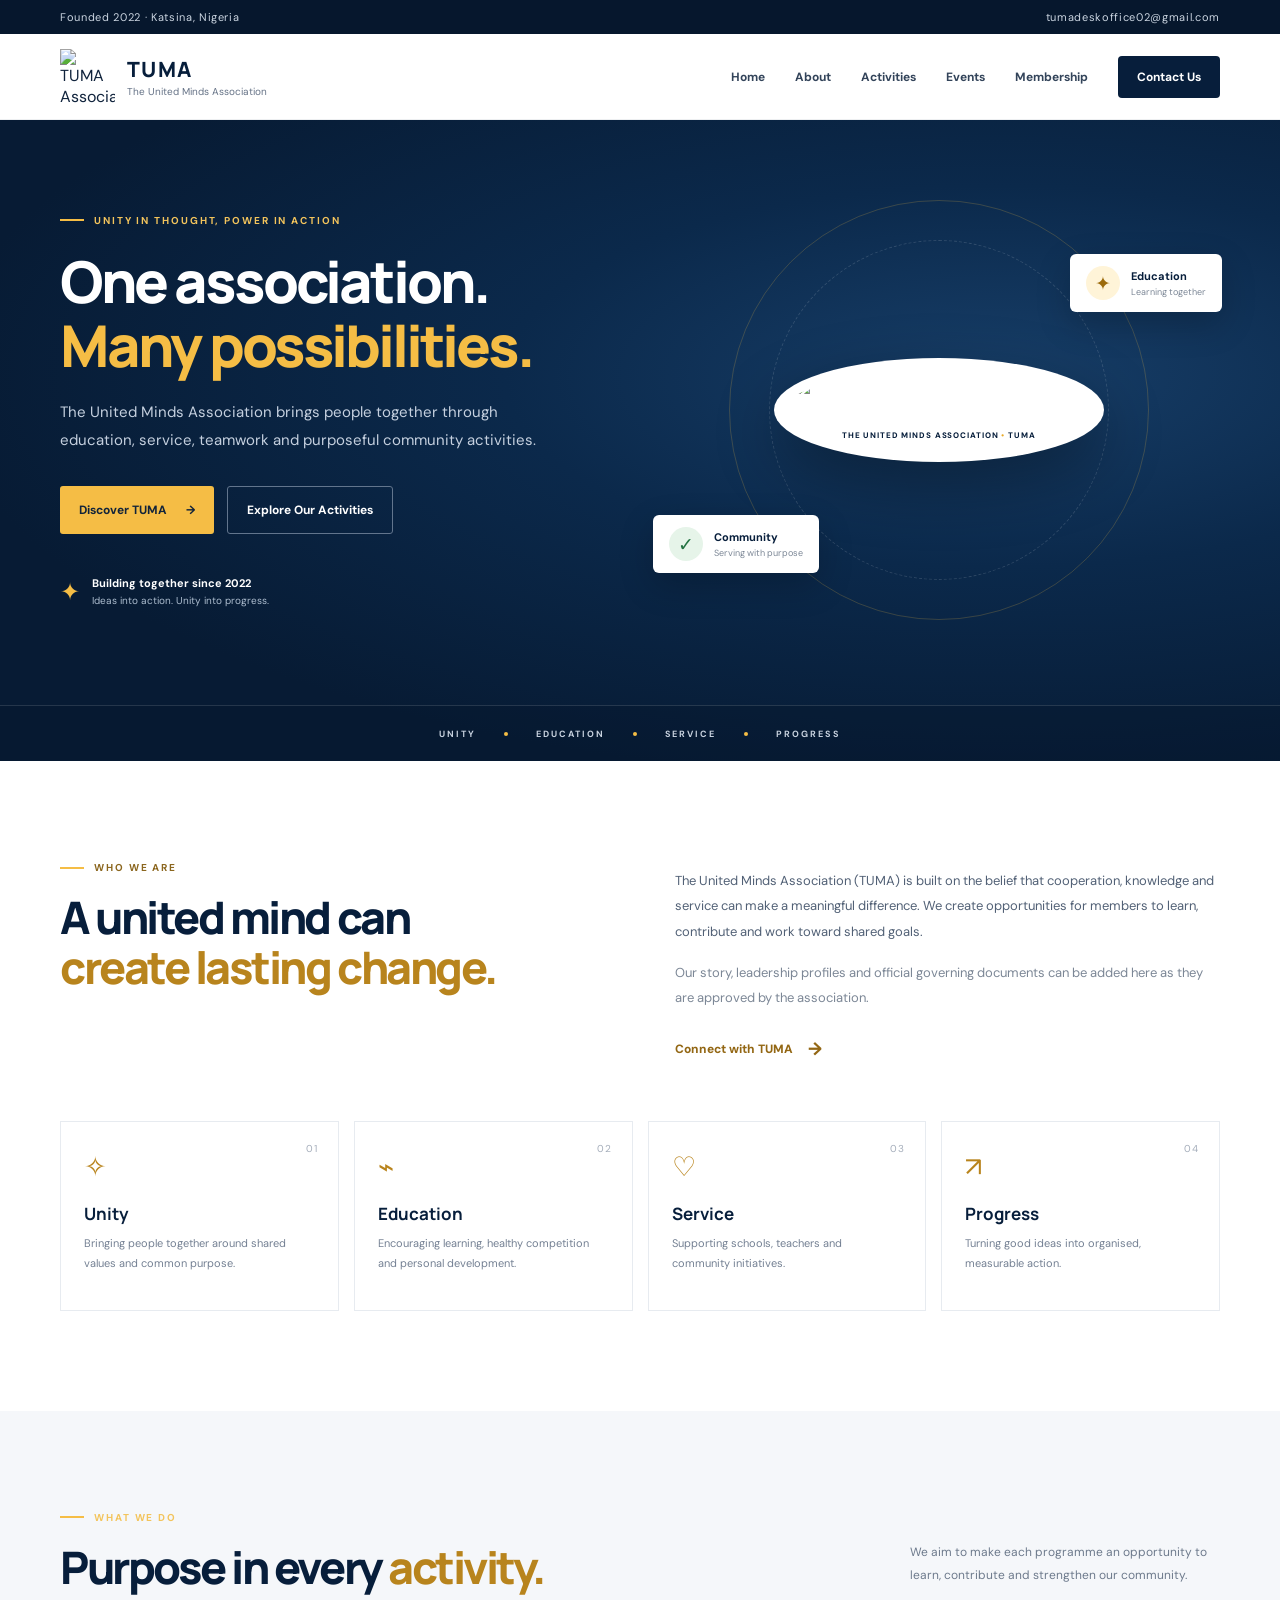
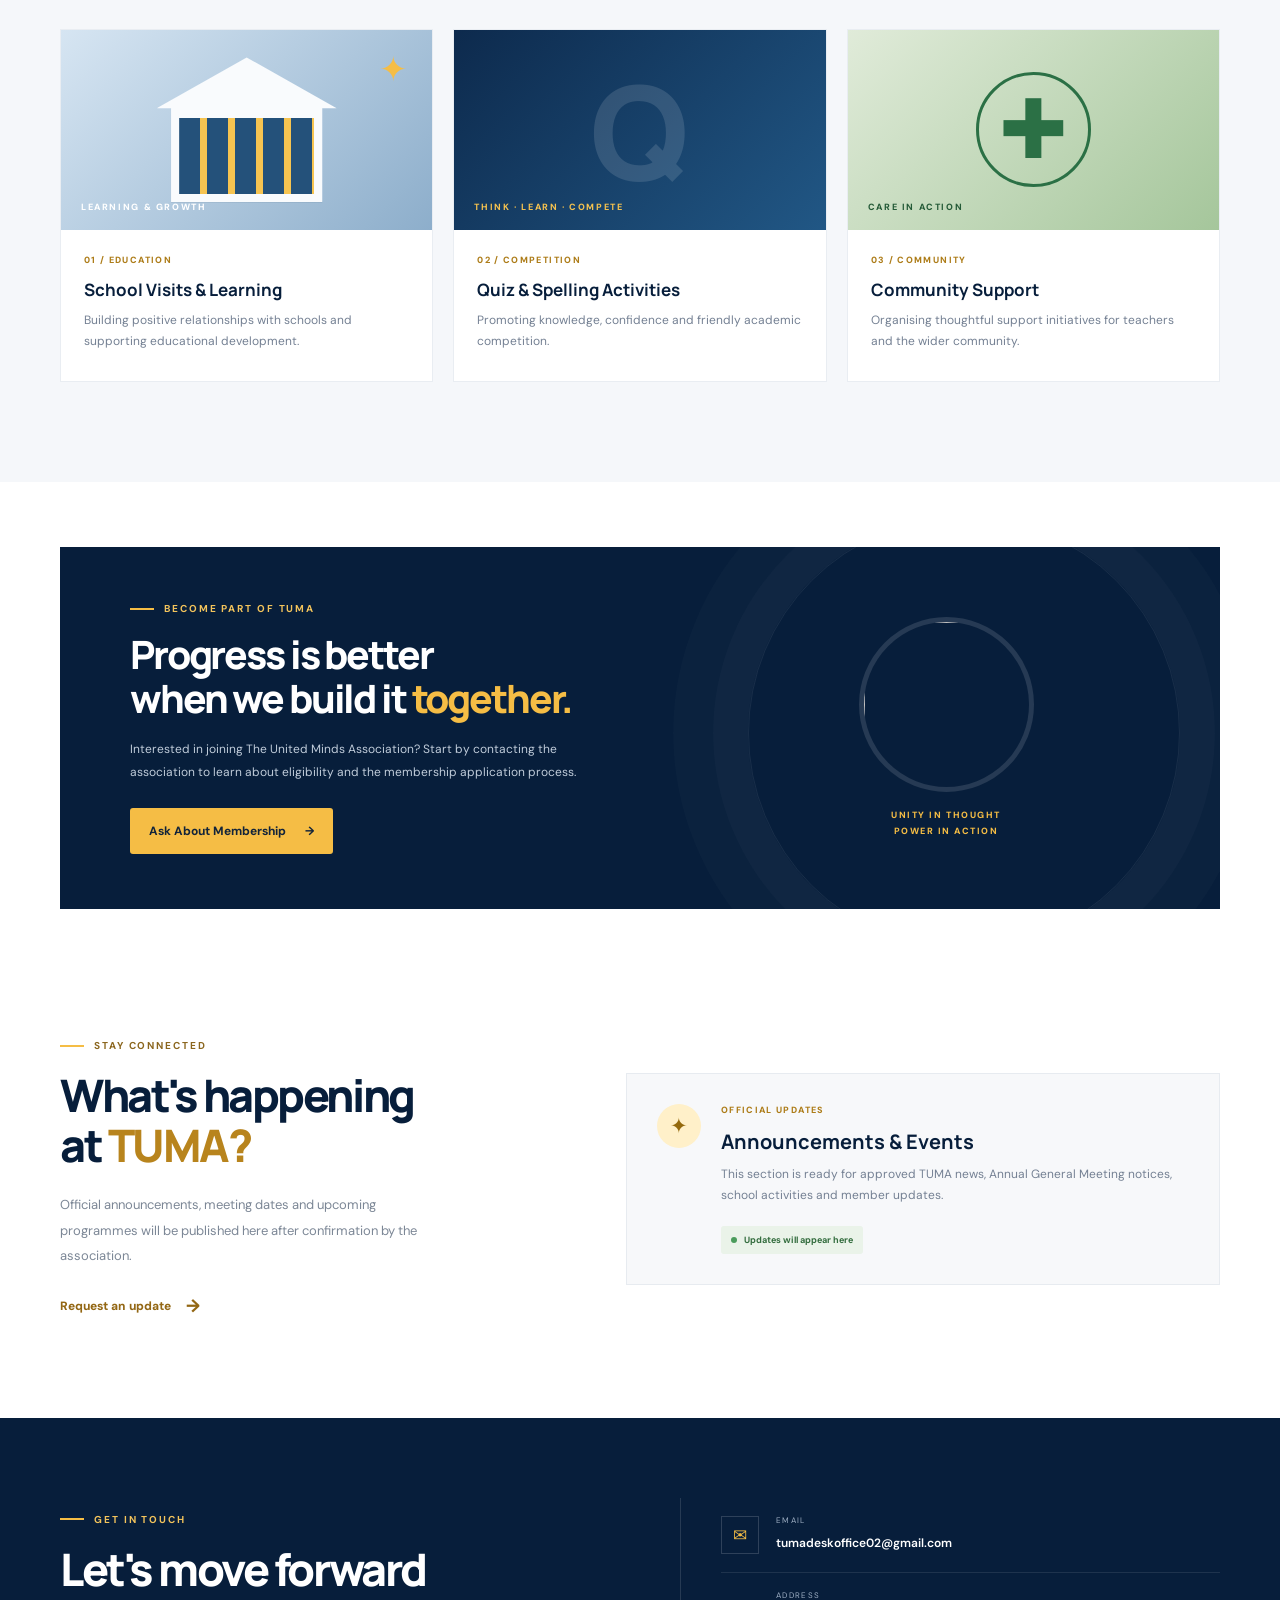
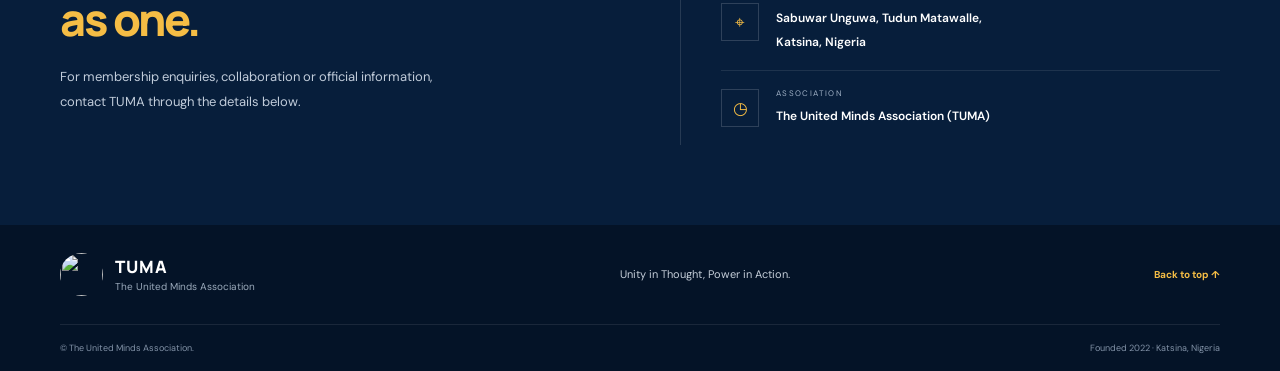
==== index.html @ f3833a15 "Add files via upload Upload TUMA Association website" ====
<!DOCTYPE html>
<html lang="en">
<head>
  <meta charset="UTF-8">
  <meta name="viewport" content="width=device-width, initial-scale=1.0">
  <meta name="description" content="The United Minds Association (TUMA) — Unity in Thought, Power in Action. Founded 2022.">
  <title>TUMA Association | Unity in Thought, Power in Action</title>
  <link rel="stylesheet" href="styles.css">
</head>
<body>
  <div class="topbar"><div class="container topbar-inner"><span>Founded 2022 · Katsina, Nigeria</span><span>tumadeskoffice02@gmail.com</span></div></div>
  <header class="site-header">
    <div class="container nav-wrap">
      <a class="brand" href="#home" aria-label="TUMA home"><img src="assets/tuma-logo.webp" alt="TUMA Association logo"><span><strong>TUMA</strong><small>The United Minds Association</small></span></a>
      <button class="menu-toggle" aria-label="Open navigation" aria-expanded="false">☰</button>
      <nav class="nav-links" aria-label="Main navigation">
        <a href="#home">Home</a><a href="#about">About</a><a href="#activities">Activities</a><a href="#events">Events</a><a href="#membership">Membership</a><a href="#contact" class="nav-cta">Contact Us</a>
      </nav>
    </div>
  </header>
  <main>
    <section class="hero" id="home">
      <div class="hero-glow"></div>
      <div class="container hero-grid">
        <div class="hero-copy">
          <div class="eyebrow"><span></span> Unity in Thought, Power in Action</div>
          <h1>One association.<br><em>Many possibilities.</em></h1>
          <p class="hero-text">The United Minds Association brings people together through education, service, teamwork and purposeful community activities.</p>
          <div class="hero-actions"><a class="button button-gold" href="#about">Discover TUMA <span>→</span></a><a class="button button-outline" href="#activities">Explore Our Activities</a></div>
          <div class="hero-note"><span class="note-mark">✦</span><span><strong>Building together since 2022</strong><small>Ideas into action. Unity into progress.</small></span></div>
        </div>
        <div class="hero-art">
          <div class="orbit orbit-one"></div><div class="orbit orbit-two"></div>
          <div class="logo-card"><img src="assets/tuma-logo.webp" alt="The United Minds Association official emblem"><div class="logo-caption">THE UNITED MINDS ASSOCIATION <span>•</span> TUMA</div></div>
          <div class="floating-tag tag-top"><span class="tag-icon">✦</span><span><b>Education</b><small>Learning together</small></span></div>
          <div class="floating-tag tag-bottom"><span class="tag-icon green">✓</span><span><b>Community</b><small>Serving with purpose</small></span></div>
        </div>
      </div>
      <div class="hero-bottom"><div class="container hero-bottom-inner"><span>UNITY</span><i></i><span>EDUCATION</span><i></i><span>SERVICE</span><i></i><span>PROGRESS</span></div></div>
    </section>

    <section class="intro section" id="about">
      <div class="container intro-grid">
        <div><div class="eyebrow dark"><span></span> Who We Are</div><h2>A united mind can<br><em>create lasting change.</em></h2></div>
        <div class="intro-copy"><p>The United Minds Association (TUMA) is built on the belief that cooperation, knowledge and service can make a meaningful difference. We create opportunities for members to learn, contribute and work toward shared goals.</p><p class="muted">Our story, leadership profiles and official governing documents can be added here as they are approved by the association.</p><a class="text-link" href="#contact">Connect with TUMA <span>→</span></a></div>
      </div>
      <div class="container values-grid">
        <article class="value-card"><span class="value-number">01</span><div class="value-icon">✧</div><h3>Unity</h3><p>Bringing people together around shared values and common purpose.</p></article>
        <article class="value-card"><span class="value-number">02</span><div class="value-icon">⌁</div><h3>Education</h3><p>Encouraging learning, healthy competition and personal development.</p></article>
        <article class="value-card"><span class="value-number">03</span><div class="value-icon">♡</div><h3>Service</h3><p>Supporting schools, teachers and community initiatives.</p></article>
        <article class="value-card"><span class="value-number">04</span><div class="value-icon">↗</div><h3>Progress</h3><p>Turning good ideas into organised, measurable action.</p></article>
      </div>
    </section>

    <section class="activities section" id="activities">
      <div class="container">
        <div class="section-heading"><div><div class="eyebrow"><span></span> What We Do</div><h2>Purpose in every <em>activity.</em></h2></div><p>We aim to make each programme an opportunity to learn, contribute and strengthen our community.</p></div>
        <div class="activity-grid">
          <article class="activity-card activity-feature"><div class="activity-art art-school"><span class="art-symbol">✦</span><span class="art-label">LEARNING & GROWTH</span></div><div class="activity-body"><span class="card-kicker">01 / EDUCATION</span><h3>School Visits & Learning</h3><p>Building positive relationships with schools and supporting educational development.</p></div></article>
          <article class="activity-card"><div class="activity-art art-quiz"><span class="big-letter">Q</span><span class="art-label">THINK · LEARN · COMPETE</span></div><div class="activity-body"><span class="card-kicker">02 / COMPETITION</span><h3>Quiz & Spelling Activities</h3><p>Promoting knowledge, confidence and friendly academic competition.</p></div></article>
          <article class="activity-card"><div class="activity-art art-service"><span class="service-icon">✚</span><span class="art-label">CARE IN ACTION</span></div><div class="activity-body"><span class="card-kicker">03 / COMMUNITY</span><h3>Community Support</h3><p>Organising thoughtful support initiatives for teachers and the wider community.</p></div></article>
        </div>
      </div>
    </section>

    <section class="membership section" id="membership">
      <div class="container membership-panel"><div class="membership-copy"><div class="eyebrow"><span></span> Become Part of TUMA</div><h2>Progress is better<br>when we build it <em>together.</em></h2><p>Interested in joining The United Minds Association? Start by contacting the association to learn about eligibility and the membership application process.</p><a class="button button-gold" href="#contact">Ask About Membership <span>→</span></a></div><div class="membership-emblem"><img src="assets/tuma-logo.webp" alt=""><span>UNITY IN THOUGHT<br>POWER IN ACTION</span></div></div>
    </section>

    <section class="events section" id="events">
      <div class="container events-grid"><div><div class="eyebrow dark"><span></span> Stay Connected</div><h2>What's happening<br>at <em>TUMA?</em></h2><p class="muted">Official announcements, meeting dates and upcoming programmes will be published here after confirmation by the association.</p><a class="text-link" href="#contact">Request an update <span>→</span></a></div>
      <div class="notice-card"><div class="notice-icon">✦</div><div><span class="card-kicker">OFFICIAL UPDATES</span><h3>Announcements & Events</h3><p>This section is ready for approved TUMA news, Annual General Meeting notices, school activities and member updates.</p><span class="status-pill"><i></i> Updates will appear here</span></div></div></div>
    </section>

    <section class="contact section" id="contact"><div class="container contact-grid"><div><div class="eyebrow"><span></span> Get in Touch</div><h2>Let's move forward<br><em>as one.</em></h2><p>For membership enquiries, collaboration or official information, contact TUMA through the details below.</p></div><div class="contact-details"><div class="contact-row"><span class="contact-icon">✉</span><div><small>EMAIL</small><a href="mailto:tumadeskoffice02@gmail.com">tumadeskoffice02@gmail.com</a></div></div><div class="contact-row"><span class="contact-icon">⌖</span><div><small>ADDRESS</small><strong>Sabuwar Unguwa, Tudun Matawalle,<br>Katsina, Nigeria</strong></div></div><div class="contact-row"><span class="contact-icon">◷</span><div><small>ASSOCIATION</small><strong>The United Minds Association (TUMA)</strong></div></div></div></div></section>
  </main>
  <footer class="footer"><div class="container footer-main"><a class="footer-brand" href="#home"><img src="assets/tuma-logo.webp" alt=""><span><b>TUMA</b><small>The United Minds Association</small></span></a><p>Unity in Thought, Power in Action.</p><a href="#home" class="back-top">Back to top ↑</a></div><div class="container footer-bottom"><span>© <span id="year"></span> The United Minds Association.</span><span>Founded 2022 · Katsina, Nigeria</span></div></footer>
  <script src="script.js"></script>
</body>
</html>
---- styles.css ----
@import url('https://fonts.googleapis.com/css2?family=DM+Sans:wght@400;500;600;700&family=Manrope:wght@400;500;600;700;800&display=swap');
:root{--navy:#071e3b;--navy2:#0c2c50;--gold:#f5bd45;--gold2:#e9a925;--green:#247342;--ink:#10233c;--muted:#66758a;--paper:#f7f8fa;--line:#e7ebf0}
*{box-sizing:border-box}html{scroll-behavior:smooth;scroll-padding-top:90px}body{margin:0;font-family:'DM Sans',sans-serif;color:var(--ink);background:#fff}a{color:inherit;text-decoration:none}.container{width:min(1160px,calc(100% - 48px));margin:0 auto}.topbar{background:#06172d;color:#cbd5e1;font-size:11px;letter-spacing:.06em}.topbar-inner{height:34px;display:flex;justify-content:space-between;align-items:center}.site-header{height:86px;background:#fff;position:sticky;top:0;z-index:10;border-bottom:1px solid rgba(10,31,59,.07)}.nav-wrap{height:100%;display:flex;align-items:center;justify-content:space-between}.brand,.footer-brand{display:flex;align-items:center;gap:12px}.brand img{width:55px;height:55px;object-fit:contain}.brand strong,.footer-brand b{font:800 21px Manrope,sans-serif;color:var(--navy);letter-spacing:.06em;display:block}.brand small,.footer-brand small{font-size:10px;color:#657286;display:block;margin-top:2px}.nav-links{display:flex;align-items:center;gap:30px;font-size:12px;font-weight:700;color:#33445a}.nav-links>a:not(.nav-cta):hover{color:#b47a08}.nav-cta{background:var(--navy);color:white;padding:13px 19px;border-radius:4px}.menu-toggle{display:none;border:0;background:none;font-size:26px;color:var(--navy)}
.hero{background:radial-gradient(ellipse at 78% 40%,#173e68 0%,#0b294b 35%,#071b34 75%);color:white;position:relative;overflow:hidden}.hero-grid{display:grid;grid-template-columns:1.03fr .97fr;align-items:center;min-height:585px;padding-top:45px;padding-bottom:50px;position:relative;z-index:1}.eyebrow{display:flex;align-items:center;gap:10px;text-transform:uppercase;font-size:10px;font-weight:700;letter-spacing:.19em;color:#f3c45c}.eyebrow>span{height:2px;width:24px;background:var(--gold);display:inline-block}.eyebrow.dark{color:#8b661e}.hero h1,.section h2{font-family:Manrope,sans-serif;font-size:clamp(38px,4.5vw,61px);line-height:1.12;letter-spacing:-.055em;margin:22px 0 20px;font-weight:800}.hero h1 em,.section h2 em{font-style:normal;color:var(--gold)}.hero-text{font-size:15px;line-height:1.9;color:#c5d0df;max-width:480px}.hero-actions{display:flex;gap:13px;flex-wrap:wrap;margin-top:31px}.button{display:inline-flex;align-items:center;justify-content:center;gap:19px;padding:15px 19px;font-size:12px;font-weight:700;border-radius:3px;transition:.2s}.button-gold{background:var(--gold);color:#12243a}.button-gold:hover{background:#ffd16a;transform:translateY(-2px)}.button-outline{border:1px solid #62758d;color:#fff}.button-outline:hover{border-color:var(--gold)}.hero-note{display:flex;align-items:center;gap:12px;margin-top:42px}.note-mark{color:var(--gold);font-size:24px}.hero-note strong,.hero-note small{display:block}.hero-note strong{font-size:11px}.hero-note small{font-size:10px;color:#aebed0;margin-top:4px}.hero-art{min-height:440px;position:relative;display:flex;align-items:center;justify-content:center}.orbit{position:absolute;border:1px solid rgba(246,190,68,.2);border-radius:50%;aspect-ratio:1}.orbit-one{width:420px}.orbit-two{width:340px;border-style:dashed;border-color:rgba(255,255,255,.14)}.logo-card{position:relative;width:min(330px,75%);background:#fff;border:7px solid rgba(255,255,255,.13);border-radius:50%;padding:13px;box-shadow:0 22px 65px #0005;z-index:1}.logo-card img{display:block;width:100%;border-radius:50%}.logo-caption{text-align:center;font-size:8px;letter-spacing:.11em;font-weight:800;color:var(--navy);padding:10px 0 2px}.logo-caption span{color:var(--gold2)}.floating-tag{position:absolute;display:flex;align-items:center;gap:11px;background:white;color:var(--navy);padding:12px 16px;border-radius:6px;box-shadow:0 12px 35px #0003;z-index:2}.tag-top{right:-2px;top:64px}.tag-bottom{left:-4px;bottom:57px}.tag-icon{display:grid;place-items:center;width:34px;height:34px;background:#fff4d8;color:#9c6b0c;border-radius:50%;font-size:19px}.tag-icon.green{background:#e6f4e9;color:#247342}.floating-tag b,.floating-tag small{display:block}.floating-tag b{font-size:11px}.floating-tag small{font-size:9px;color:#7c8796;margin-top:3px}.hero-bottom{border-top:1px solid #ffffff20;background:#06182e66}.hero-bottom-inner{height:55px;display:flex;align-items:center;justify-content:center;gap:28px;font-size:9px;letter-spacing:.22em;color:#c8d2df;font-weight:700}.hero-bottom i{height:4px;width:4px;background:var(--gold);border-radius:50%}
.section{padding:100px 0}.intro-grid{display:grid;grid-template-columns:1fr 1fr;gap:70px;align-items:start}.section h2{font-size:clamp(34px,3.5vw,47px);color:var(--navy);margin:18px 0 0}.section h2 em{color:#b8841d}.intro-copy{padding-top:7px}.intro-copy p,.events-grid>div>p,.contact-grid>div>p{font-size:13px;line-height:1.95;color:#526176;margin:0 0 16px}.muted{color:#7c8796!important}.text-link{display:inline-flex;gap:15px;align-items:center;font-size:12px;font-weight:800;color:#936714;margin-top:10px}.text-link span{font-size:18px}.values-grid{display:grid;grid-template-columns:repeat(4,1fr);gap:15px;margin-top:60px}.value-card{position:relative;padding:27px 23px 26px;border:1px solid var(--line);min-height:190px;background:#fff;transition:.2s}.value-card:hover{transform:translateY(-4px);box-shadow:0 15px 30px #0a21400c;border-color:#e6d5aa}.value-number{position:absolute;right:20px;top:20px;font-size:10px;color:#a4adba;letter-spacing:.1em}.value-icon{font-size:27px;color:#b9841c;margin-bottom:18px}.value-card h3,.activity-body h3,.notice-card h3{font-family:Manrope,sans-serif;color:var(--navy);font-size:17px;margin:0 0 9px}.value-card p,.activity-body p,.notice-card p{font-size:11px;line-height:1.8;color:#748093;margin:0}
.activities{background:#f5f7fa}.section-heading{display:flex;justify-content:space-between;align-items:end;gap:40px;margin-bottom:37px}.section-heading h2{margin-bottom:0}.section-heading>p{font-size:12px;line-height:1.9;color:#6d7a8c;max-width:310px;margin:0 0 5px}.activity-grid{display:grid;grid-template-columns:repeat(3,1fr);gap:20px}.activity-card{background:white;border:1px solid #e9edf2;overflow:hidden}.activity-art{height:200px;display:flex;align-items:center;justify-content:center;position:relative;overflow:hidden}.art-school{background:linear-gradient(135deg,#d6e5f2,#8daecb)}.art-school:before{content:"";position:absolute;width:180px;height:145px;background:#f9fbfd;clip-path:polygon(50% 0,100% 35%,92% 35%,92% 100%,8% 100%,8% 35%,0 35%);box-shadow:0 12px 25px #1d395333}.art-school:after{content:"";position:absolute;width:135px;height:76px;top:88px;background:repeating-linear-gradient(90deg,#24517a 0 21px,#f6c451 21px 28px);clip-path:polygon(0 0,100% 0,100% 100%,0 100%)}.art-symbol{position:absolute;z-index:1;font-size:34px;color:var(--gold);top:17px;right:25px}.art-label{position:absolute;bottom:17px;left:20px;font-size:9px;letter-spacing:.18em;font-weight:800;color:#fff;z-index:2}.art-quiz{background:linear-gradient(135deg,#0d2a4d,#215785)}.big-letter{font:800 130px Manrope,sans-serif;color:#ffffff20;line-height:1}.art-quiz .art-label{color:#f5c24f}.art-service{background:linear-gradient(135deg,#e0ebd9,#a5c69b)}.service-icon{font-size:82px;font-weight:400;color:#2b7045;border:3px solid #2b7045;width:115px;height:115px;border-radius:50%;display:grid;place-items:center}.art-service .art-label{color:#245a37}.activity-body{padding:24px 23px 28px}.card-kicker{display:block;font-size:9px;letter-spacing:.15em;font-weight:800;color:#ad7c18;margin-bottom:12px}.activity-body h3{font-size:17px}.activity-body p{font-size:12px}
.membership{padding:65px 0}.membership-panel{background:var(--navy);min-height:360px;display:grid;grid-template-columns:1.2fr .8fr;align-items:center;padding:55px 70px;position:relative;overflow:hidden;color:white}.membership-panel:after{content:"";position:absolute;width:430px;height:430px;border:1px solid #ffffff12;border-radius:50%;right:40px;top:-30px;box-shadow:0 0 0 35px #ffffff05,0 0 0 75px #ffffff04}.membership-copy{position:relative;z-index:1}.membership-copy h2{color:white;font-size:39px;margin:18px 0}.membership-copy h2 em{color:var(--gold)}.membership-copy p{max-width:470px;font-size:12px;line-height:1.9;color:#c0ccda;margin:0 0 24px}.membership-emblem{position:relative;z-index:1;justify-self:center;text-align:center}.membership-emblem img{width:175px;height:175px;border-radius:50%;display:block;margin:auto;border:5px solid #ffffff20}.membership-emblem span{display:block;color:var(--gold);font-size:9px;font-weight:800;letter-spacing:.17em;line-height:1.8;margin-top:15px}
.events{padding-top:65px}.events-grid{display:grid;grid-template-columns:.9fr 1.1fr;gap:80px;align-items:center}.events-grid>div>p{margin-top:22px;max-width:390px}.notice-card{padding:30px;background:#f7f8fa;border:1px solid #e7ebf0;display:flex;gap:20px;align-items:flex-start}.notice-icon{display:grid;place-items:center;flex:0 0 44px;height:44px;background:#fff0c9;color:#94690d;border-radius:50%;font-size:21px}.notice-card h3{font-size:20px}.notice-card p{font-size:12px;margin-bottom:19px}.status-pill{display:inline-flex;align-items:center;gap:7px;background:#eaf3e9;color:#326c3d;padding:8px 10px;font-size:9px;font-weight:700;border-radius:3px}.status-pill i{width:6px;height:6px;border-radius:50%;background:#4b9c5c}
.contact{background:var(--navy);color:white;padding:80px 0}.contact-grid{display:grid;grid-template-columns:1fr 1fr;gap:80px;align-items:center}.contact h2{color:#fff}.contact h2 em{color:var(--gold)}.contact-grid>div>p{color:#c1ccda;max-width:390px;margin-top:20px}.contact-details{border-left:1px solid #ffffff20;padding-left:40px}.contact-row{display:flex;gap:17px;align-items:center;padding:17px 0;border-bottom:1px solid #ffffff18}.contact-row:last-child{border:0}.contact-icon{width:38px;height:38px;display:grid;place-items:center;border:1px solid #ffffff28;color:var(--gold);font-size:17px}.contact-row small{display:block;font-size:8px;letter-spacing:.17em;color:#9eafc4;margin-bottom:6px}.contact-row a,.contact-row strong{font-size:12px;color:white;font-weight:600;line-height:1.8}
.footer{background:#041327;color:#b3c0d0}.footer-main{display:flex;align-items:center;justify-content:space-between;padding:28px 0;border-bottom:1px solid #ffffff16}.footer-brand img{width:43px;height:43px;object-fit:contain;border-radius:50%}.footer-brand b{font-size:17px;color:#fff}.footer-brand small{color:#9cabbc}.footer-main>p{font-size:11px;color:#c5ced9}.back-top{font-size:10px;color:var(--gold);font-weight:700}.footer-bottom{display:flex;justify-content:space-between;padding:17px 0;font-size:9px;color:#8292a7}
@media(max-width:900px){.nav-links{gap:16px}.hero-grid{grid-template-columns:1fr 0.8fr}.hero-art{min-height:370px}.orbit-one{width:330px}.orbit-two{width:270px}.floating-tag{padding:10px}.tag-top{right:-8px}.membership-panel{padding:45px}.events-grid,.contact-grid{gap:40px}}
@media(max-width:700px){.container{width:min(100% - 34px,520px)}.topbar-inner{font-size:9px}.site-header{height:72px}.brand img{width:46px;height:46px}.brand strong{font-size:18px}.brand small{font-size:9px}.menu-toggle{display:block}.nav-links{display:none;position:absolute;top:72px;left:0;right:0;background:#fff;padding:18px 24px 24px;box-shadow:0 15px 25px #0a214015;flex-direction:column;align-items:stretch;gap:0}.nav-links.open{display:flex}.nav-links a{padding:13px 8px;border-bottom:1px solid #edf0f4}.nav-links .nav-cta{text-align:center;margin-top:12px}.hero-grid{grid-template-columns:1fr;padding-top:65px;padding-bottom:30px}.hero h1{font-size:43px}.hero-text{font-size:13px}.hero-art{min-height:340px;margin-top:20px}.logo-card{width:245px}.orbit-one{width:315px}.orbit-two{width:260px}.tag-top{right:0;top:25px}.tag-bottom{left:0;bottom:25px}.hero-bottom-inner{gap:12px;font-size:8px;letter-spacing:.1em}.section{padding:70px 0}.intro-grid,.events-grid,.contact-grid{grid-template-columns:1fr;gap:28px}.section h2{font-size:36px}.values-grid{grid-template-columns:repeat(2,1fr);gap:10px;margin-top:38px}.value-card{padding:22px 17px;min-height:175px}.value-card h3{font-size:15px}.value-card p{font-size:10px}.section-heading{display:block}.section-heading>p{margin-top:18px}.activity-grid{grid-template-columns:1fr;gap:15px}.activity-art{height:180px}.membership{padding:35px 0}.membership-panel{grid-template-columns:1fr;padding:38px 25px;gap:35px}.membership-copy h2{font-size:34px}.membership-emblem img{width:140px;height:140px}.notice-card{padding:22px 18px;gap:13px}.contact{padding:65px 0}.contact-details{border-left:0;border-top:1px solid #ffffff20;padding:15px 0 0}.footer-main{flex-wrap:wrap;gap:18px}.footer-main>p{order:3;width:100%;margin:0}.footer-bottom{gap:12px;flex-wrap:wrap}.intro-copy p{font-size:12px}}
@media(prefers-reduced-motion:reduce){html{scroll-behavior:auto}*,*:before,*:after{transition:none!important}}
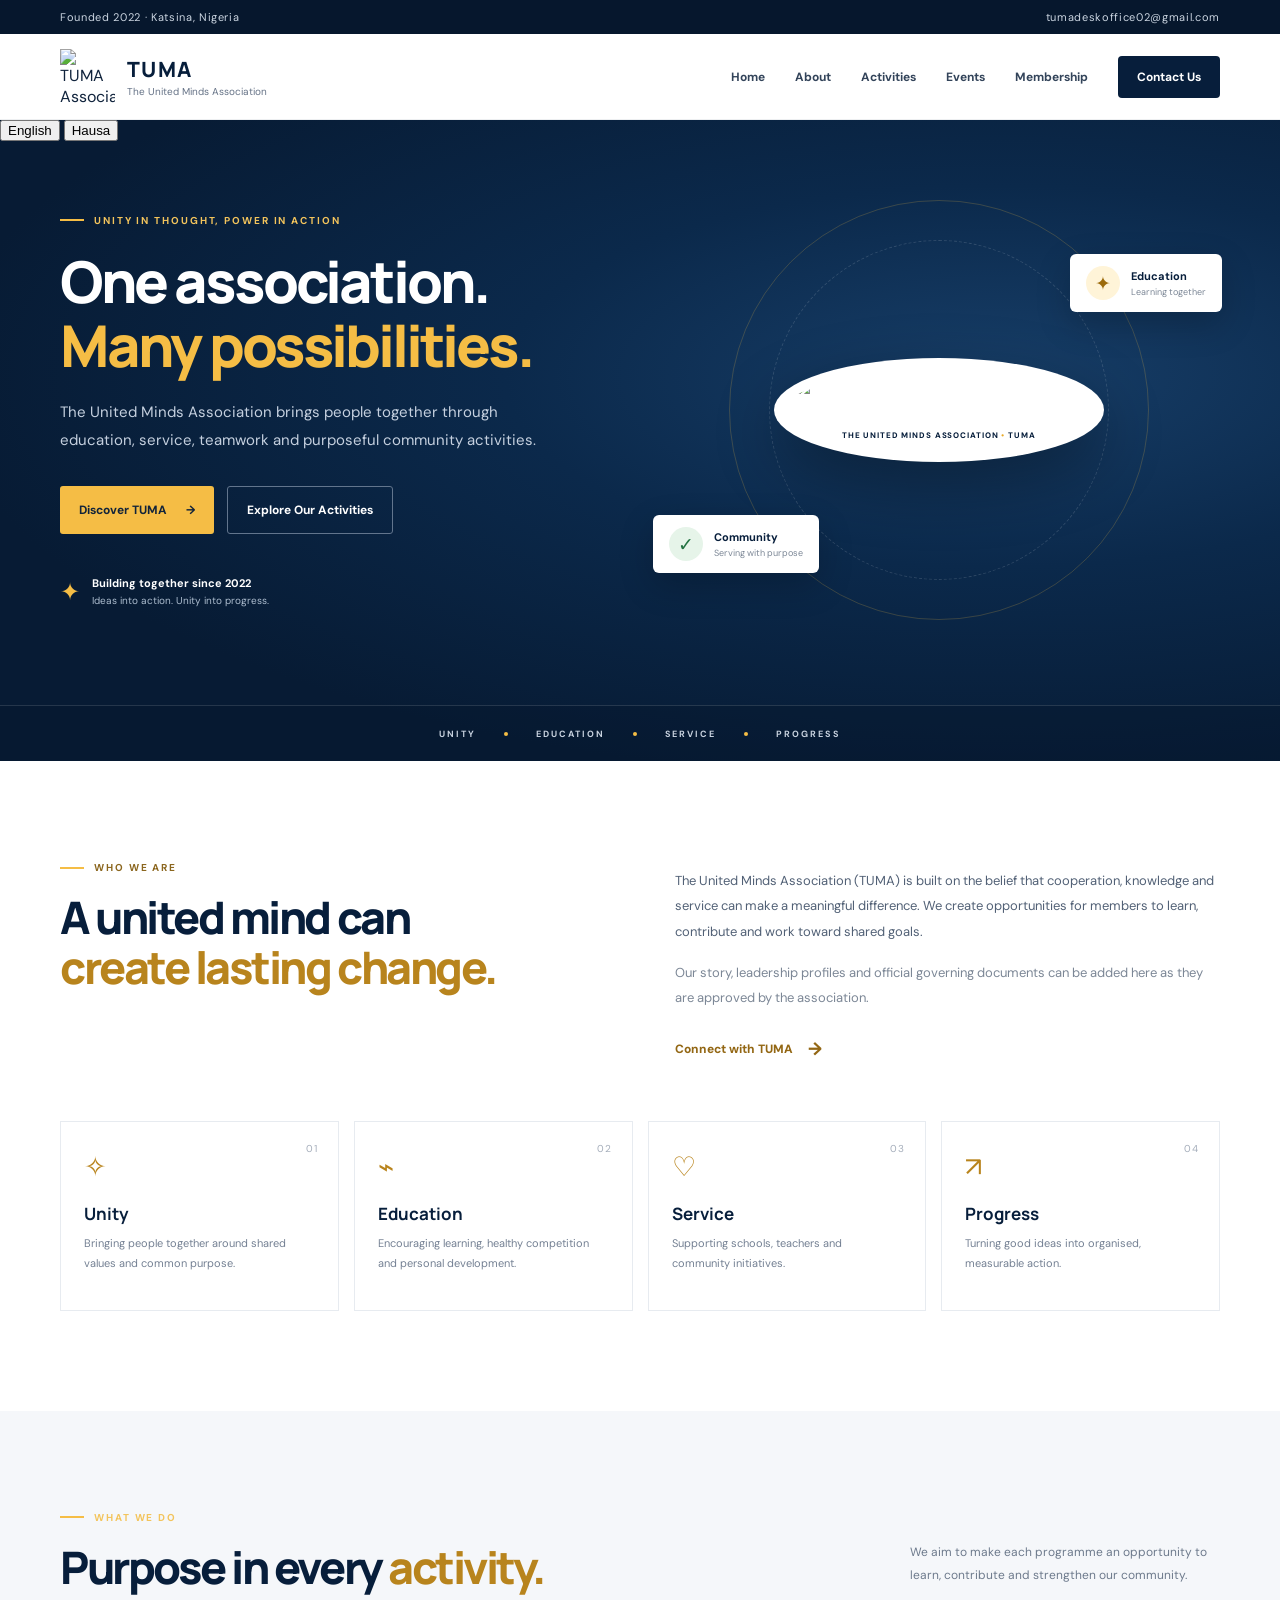
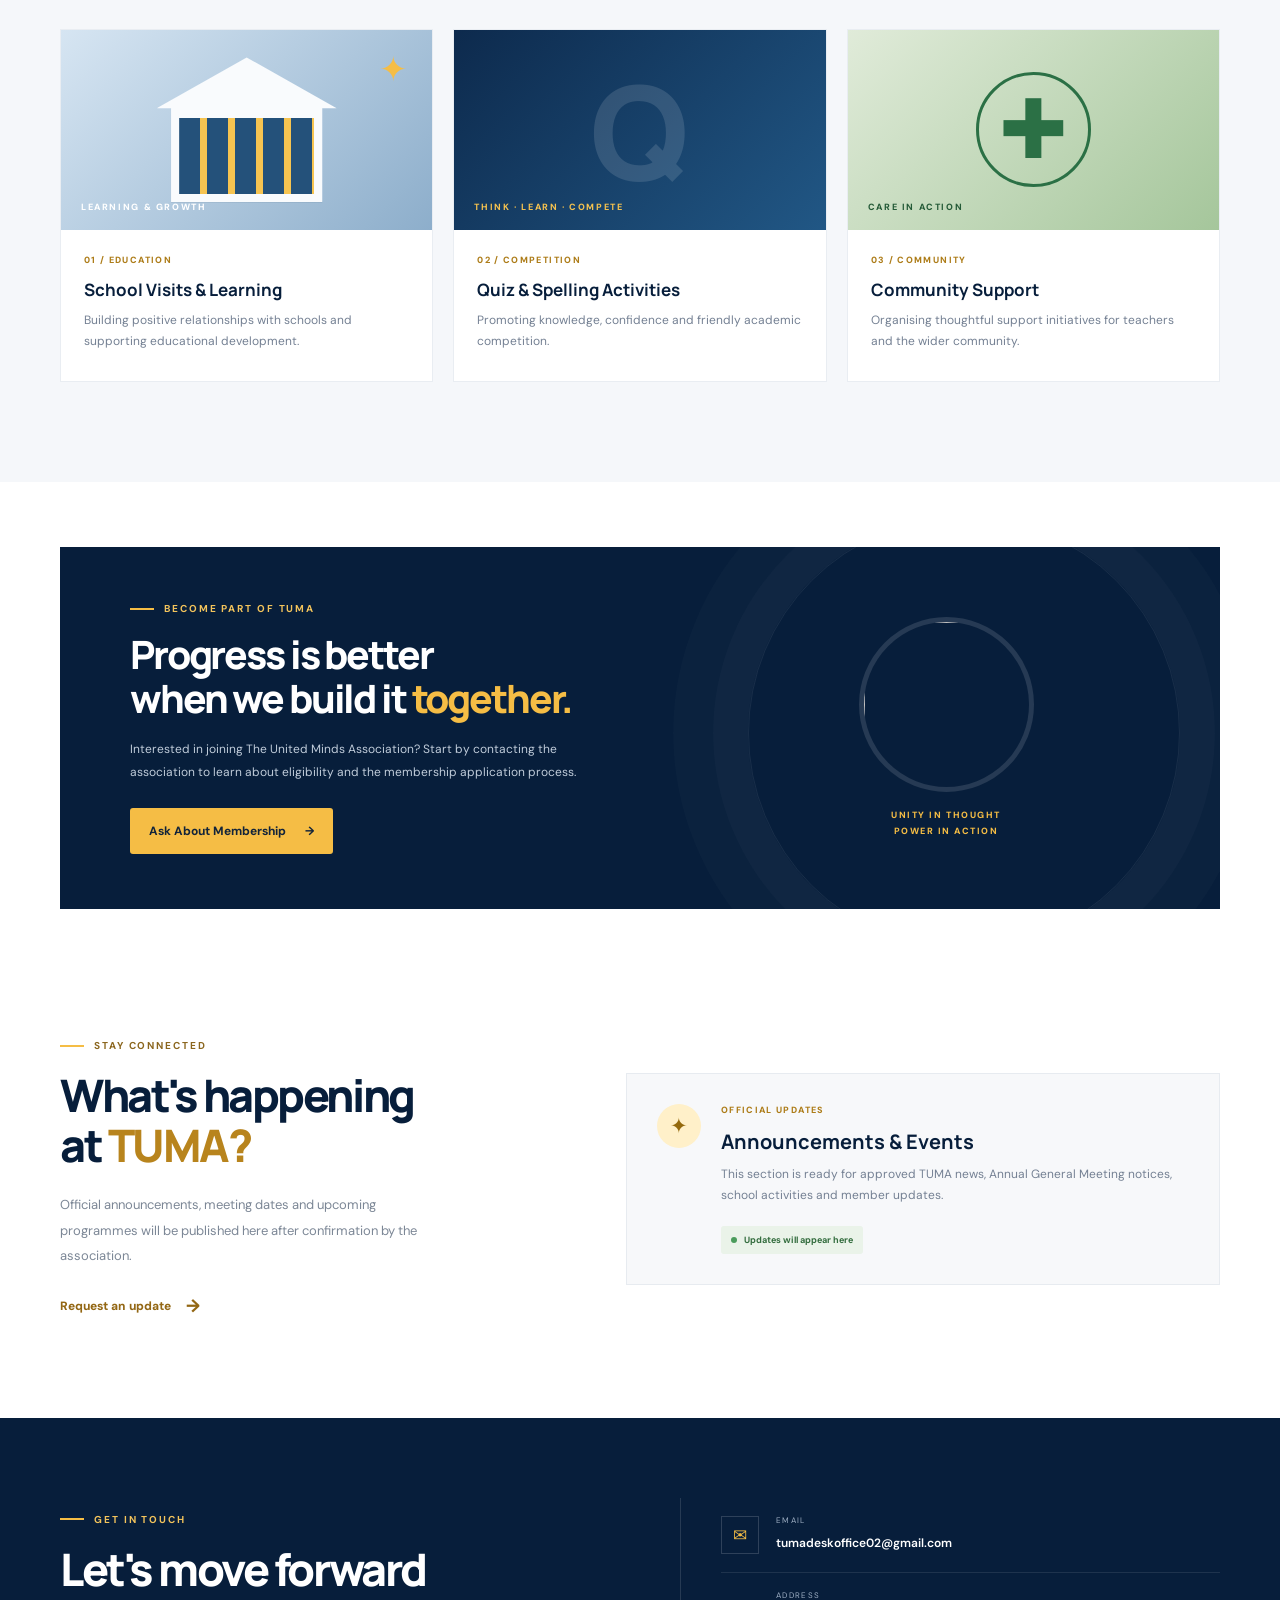
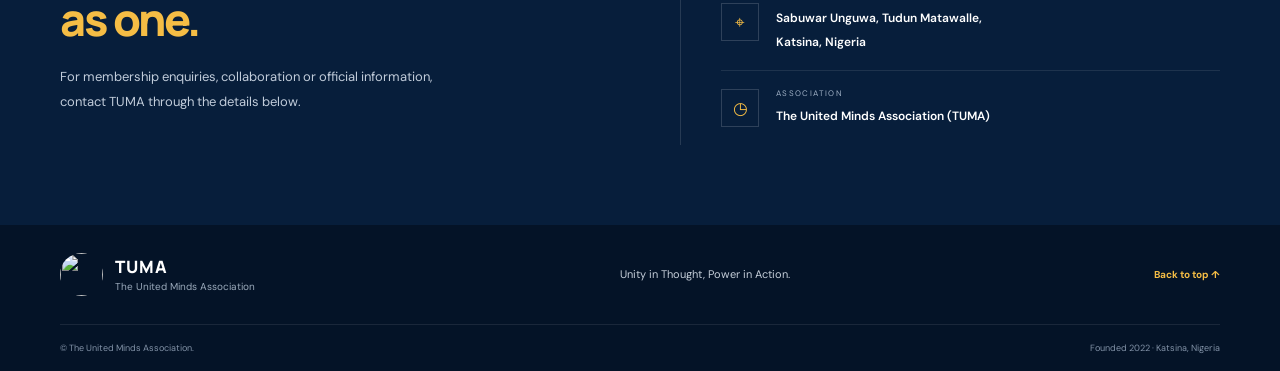
==== commit 338d27c1: "Update index.html" ====
--- a/index.html
+++ b/index.html
@@ -16,6 +16,10 @@
       <nav class="nav-links" aria-label="Main navigation">
         <a href="#home">Home</a><a href="#about">About</a><a href="#activities">Activities</a><a href="#events">Events</a><a href="#membership">Membership</a><a href="#contact" class="nav-cta">Contact Us</a>
       </nav>
+    </div>
+    <div class="language-switch">
+  <button type="button" onclick="setLanguage('en')">English</button>
+  <button type="button" onclick="setLanguage('ha')">Hausa</button>
     </div>
   </header>
   <main>
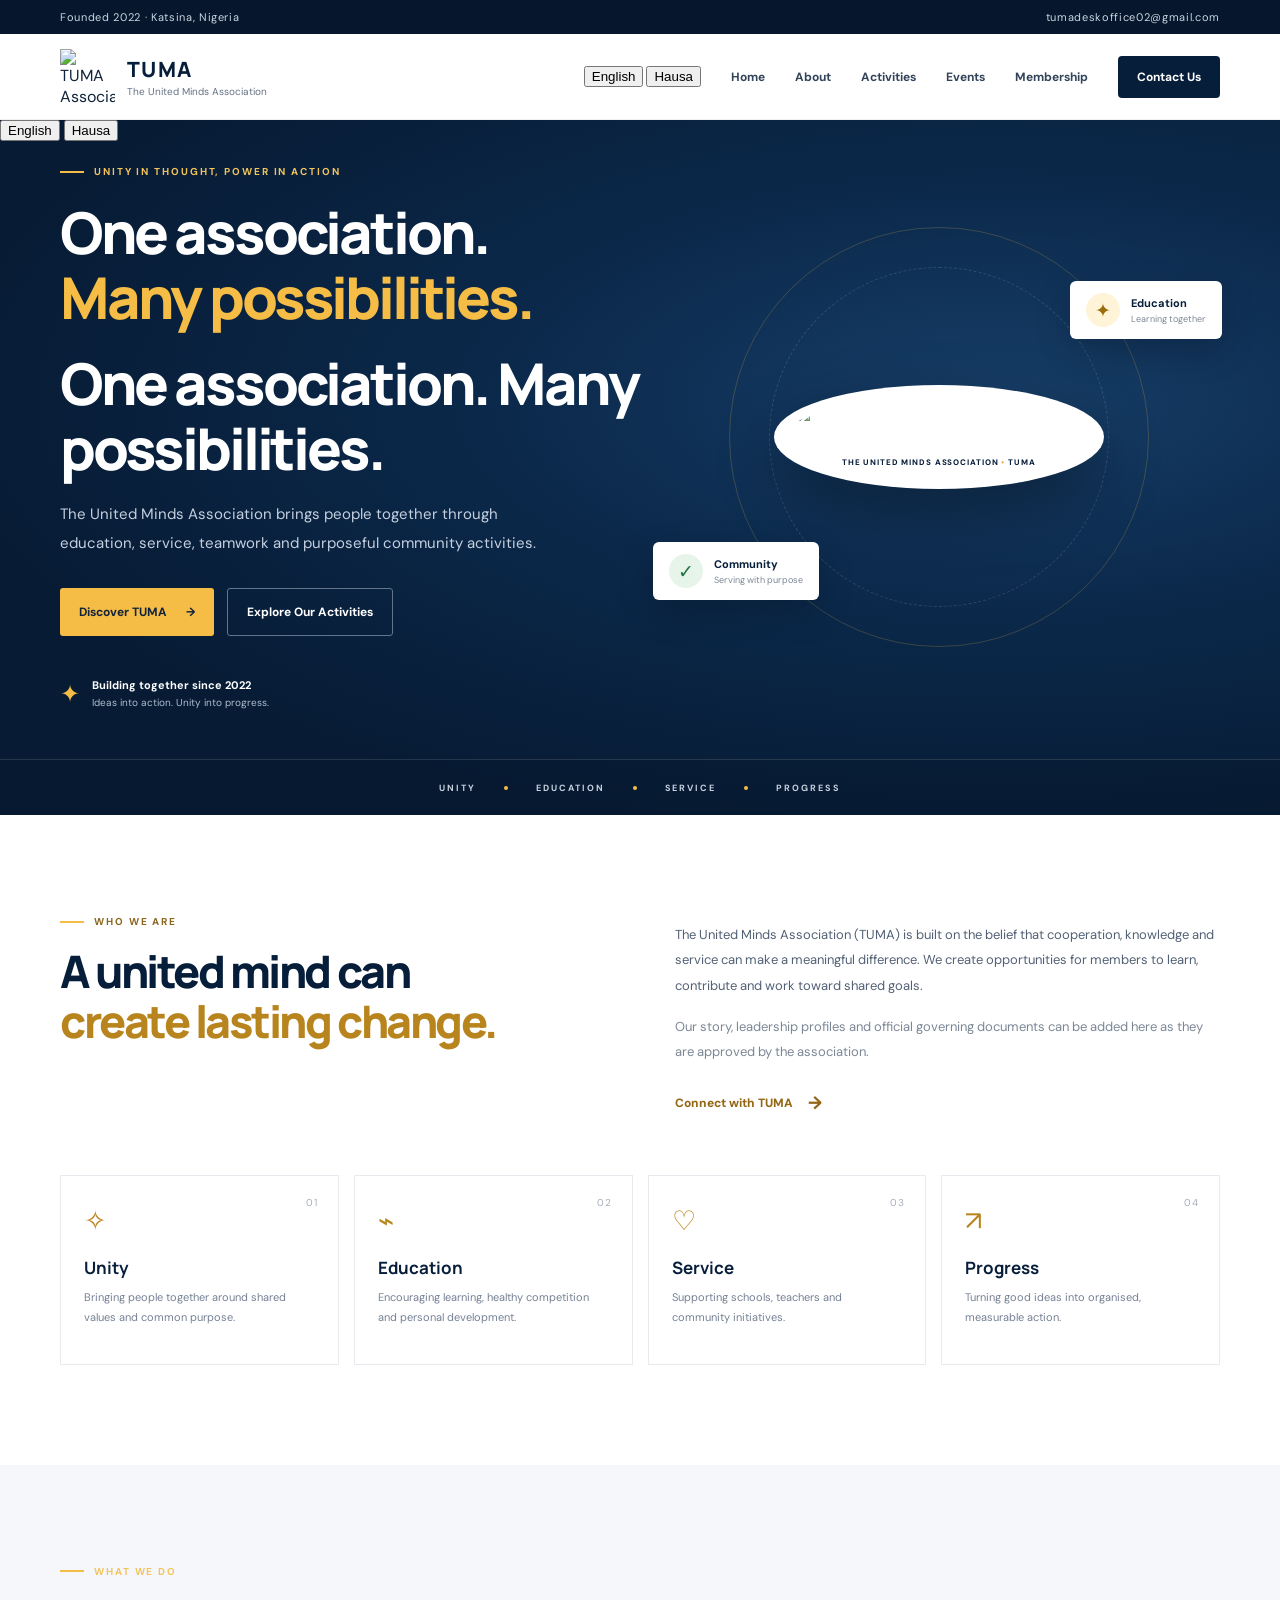
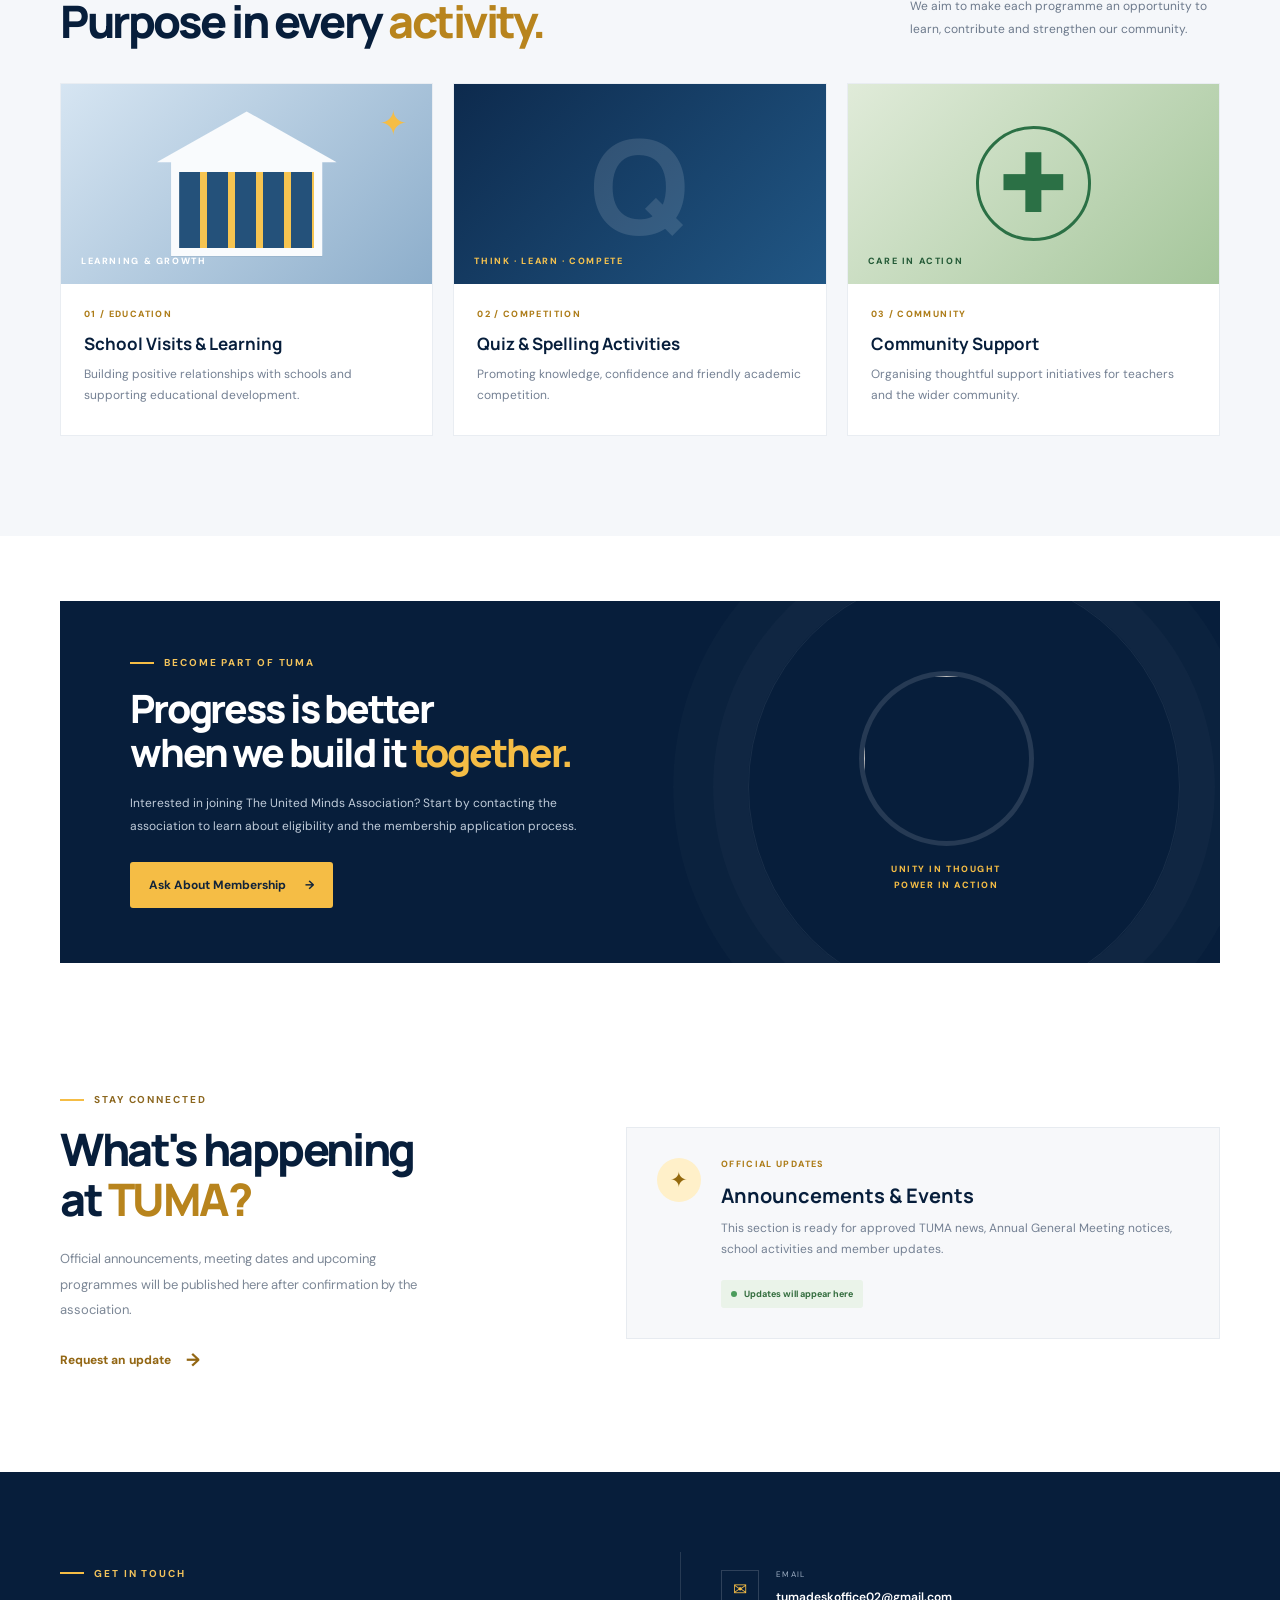
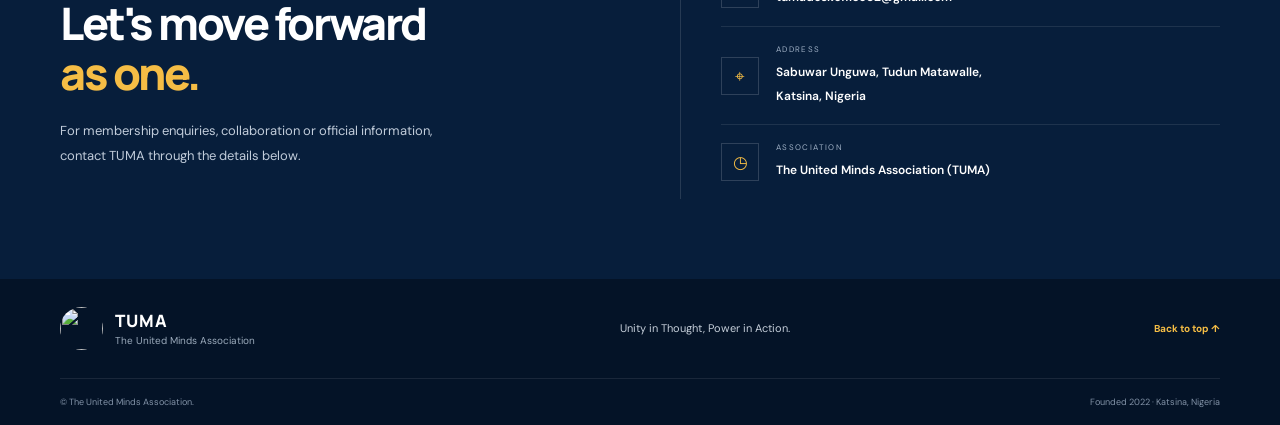
==== commit 3f8f884d: "Update index.html" ====
--- a/index.html
+++ b/index.html
@@ -14,6 +14,10 @@
       <a class="brand" href="#home" aria-label="TUMA home"><img src="assets/tuma-logo.webp" alt="TUMA Association logo"><span><strong>TUMA</strong><small>The United Minds Association</small></span></a>
       <button class="menu-toggle" aria-label="Open navigation" aria-expanded="false">☰</button>
       <nav class="nav-links" aria-label="Main navigation">
+        <div class="language-switch">
+  <button type="button" onclick="setLanguage('en')">English</button>
+  <button type="button" onclick="setLanguage('ha')">Hausa</button>
+        </div>
         <a href="#home">Home</a><a href="#about">About</a><a href="#activities">Activities</a><a href="#events">Events</a><a href="#membership">Membership</a><a href="#contact" class="nav-cta">Contact Us</a>
       </nav>
     </div>
@@ -29,6 +33,9 @@
         <div class="hero-copy">
           <div class="eyebrow"><span></span> Unity in Thought, Power in Action</div>
           <h1>One association.<br><em>Many possibilities.</em></h1>
+          <h1>
+  <span data-translate="headline">One association. Many possibilities.</span>
+          </h1>
           <p class="hero-text">The United Minds Association brings people together through education, service, teamwork and purposeful community activities.</p>
           <div class="hero-actions"><a class="button button-gold" href="#about">Discover TUMA <span>→</span></a><a class="button button-outline" href="#activities">Explore Our Activities</a></div>
           <div class="hero-note"><span class="note-mark">✦</span><span><strong>Building together since 2022</strong><small>Ideas into action. Unity into progress.</small></span></div>
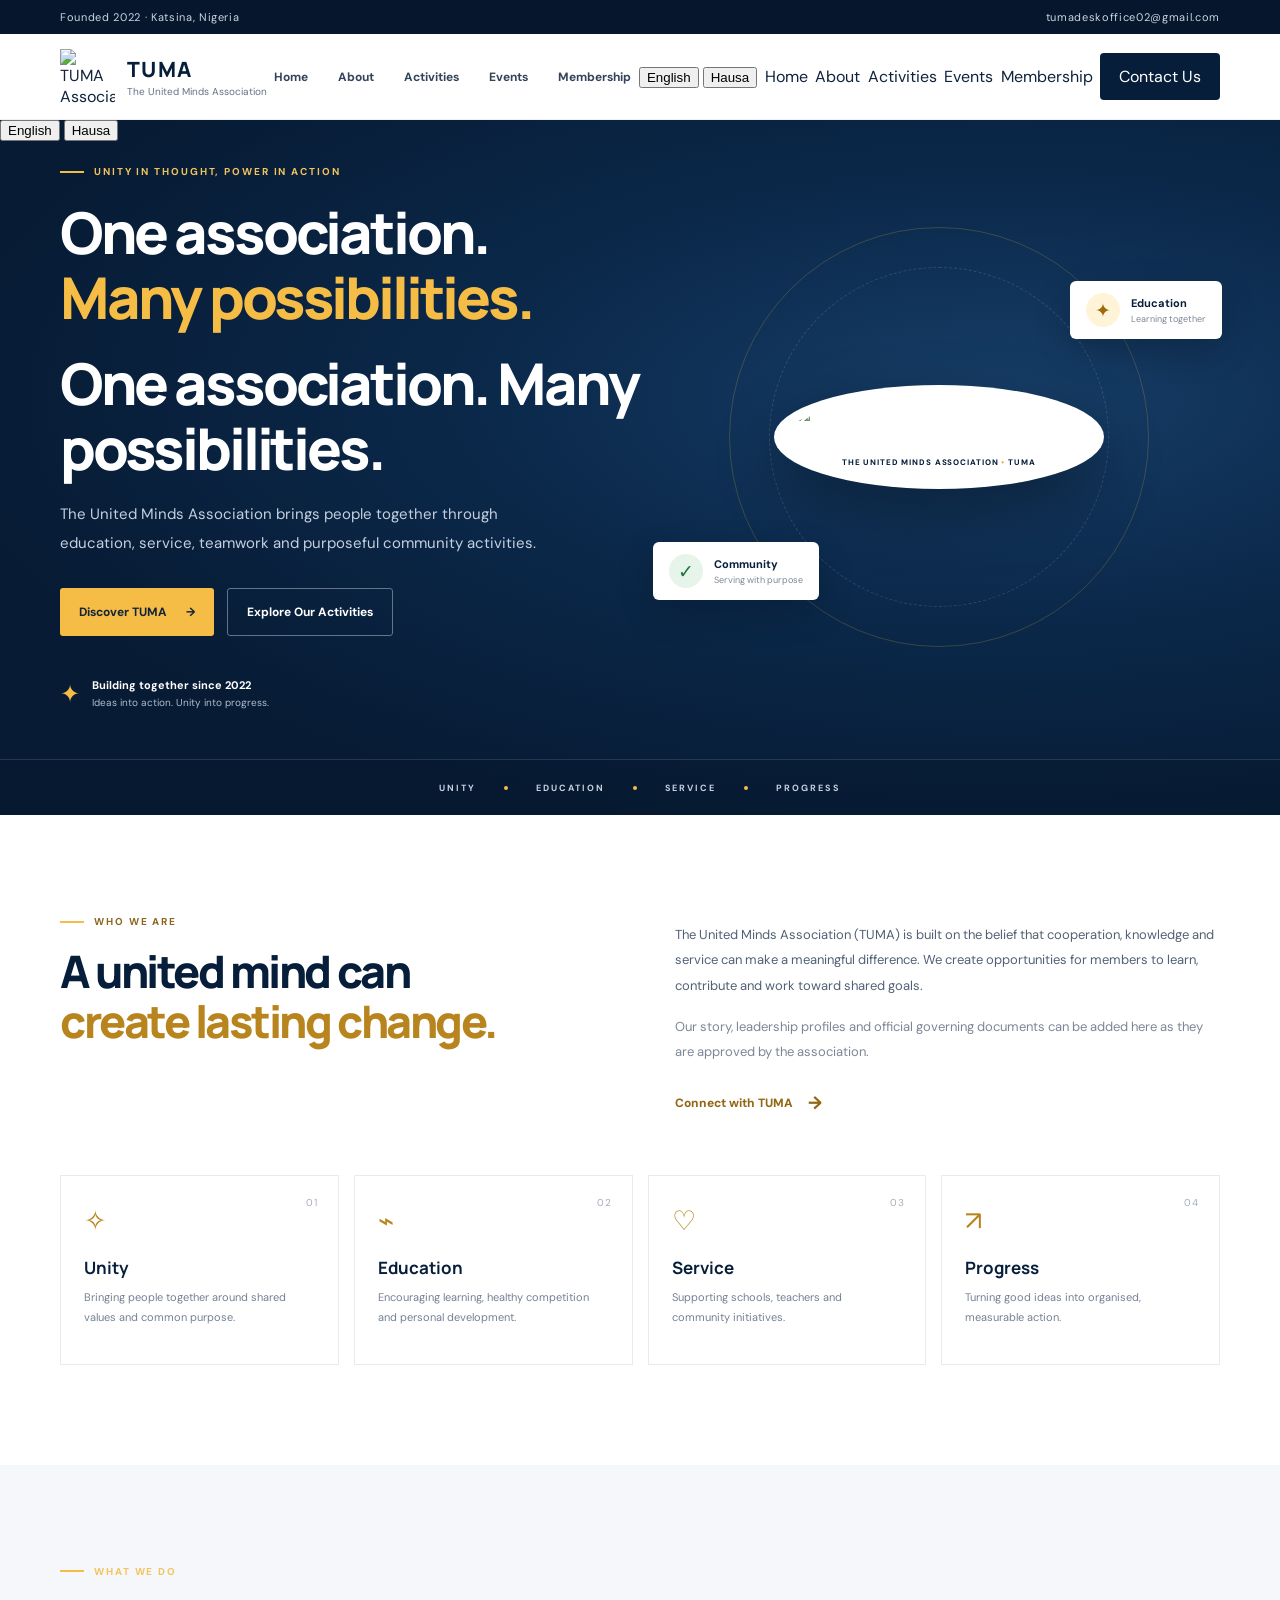
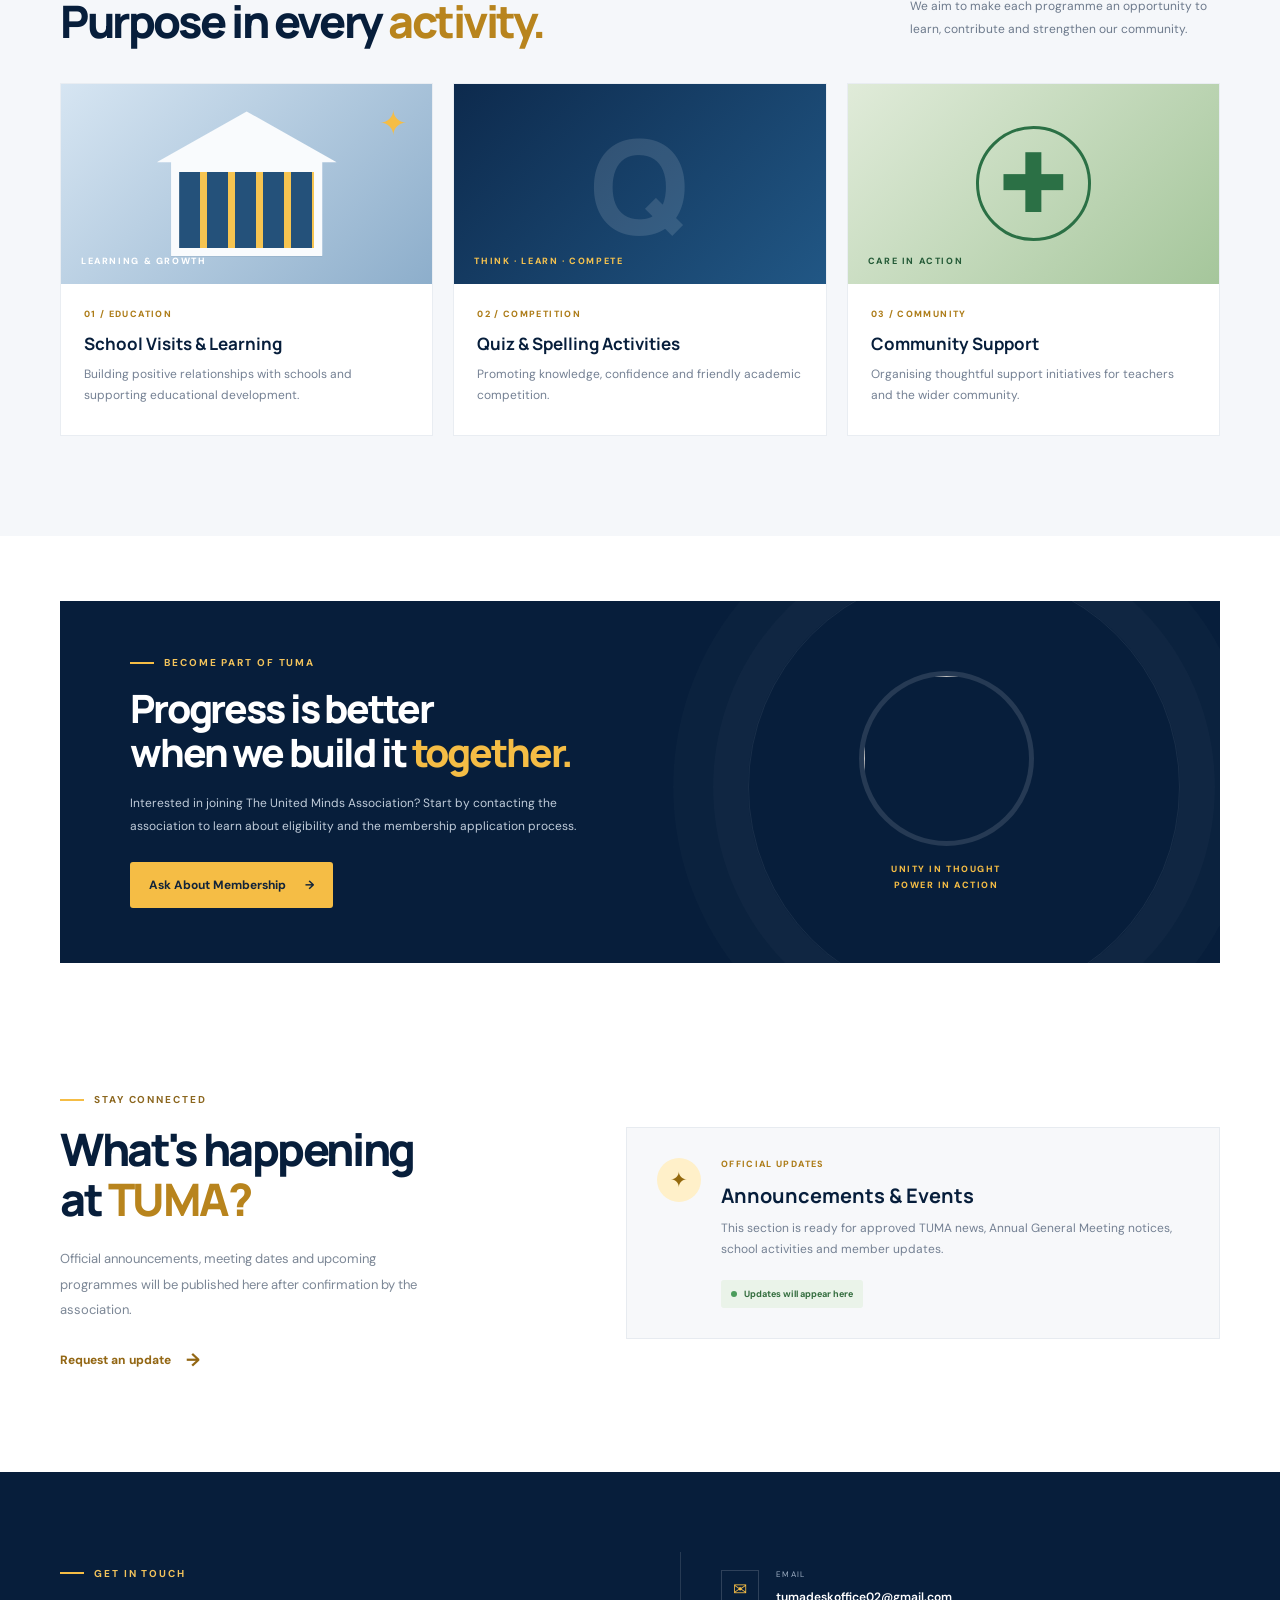
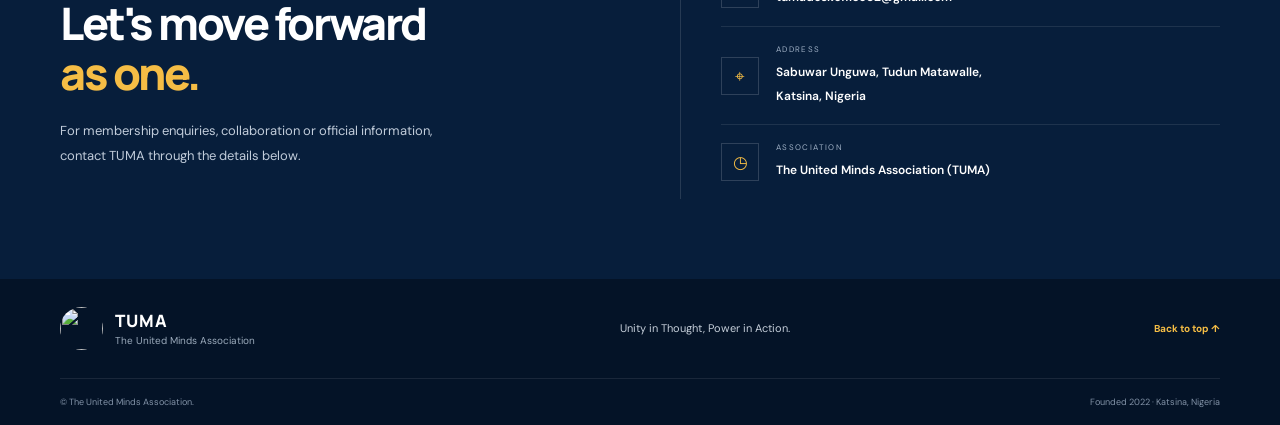
==== commit 3ab5dd5f: "Update index.html" ====
--- a/index.html
+++ b/index.html
@@ -14,6 +14,12 @@
       <a class="brand" href="#home" aria-label="TUMA home"><img src="assets/tuma-logo.webp" alt="TUMA Association logo"><span><strong>TUMA</strong><small>The United Minds Association</small></span></a>
       <button class="menu-toggle" aria-label="Open navigation" aria-expanded="false">☰</button>
       <nav class="nav-links" aria-label="Main navigation">
+  <a href="#home" data-translate="home">Home</a>
+  <a href="#about" data-translate="about">About</a>
+  <a href="#activities" data-translate="activities">Activities</a>
+  <a href="#events" data-translate="events">Events</a>
+  <a href="#membership" data-translate="membership">Membership</a>
+</nav>
         <div class="language-switch">
   <button type="button" onclick="setLanguage('en')">English</button>
   <button type="button" onclick="setLanguage('ha')">Hausa</button>
